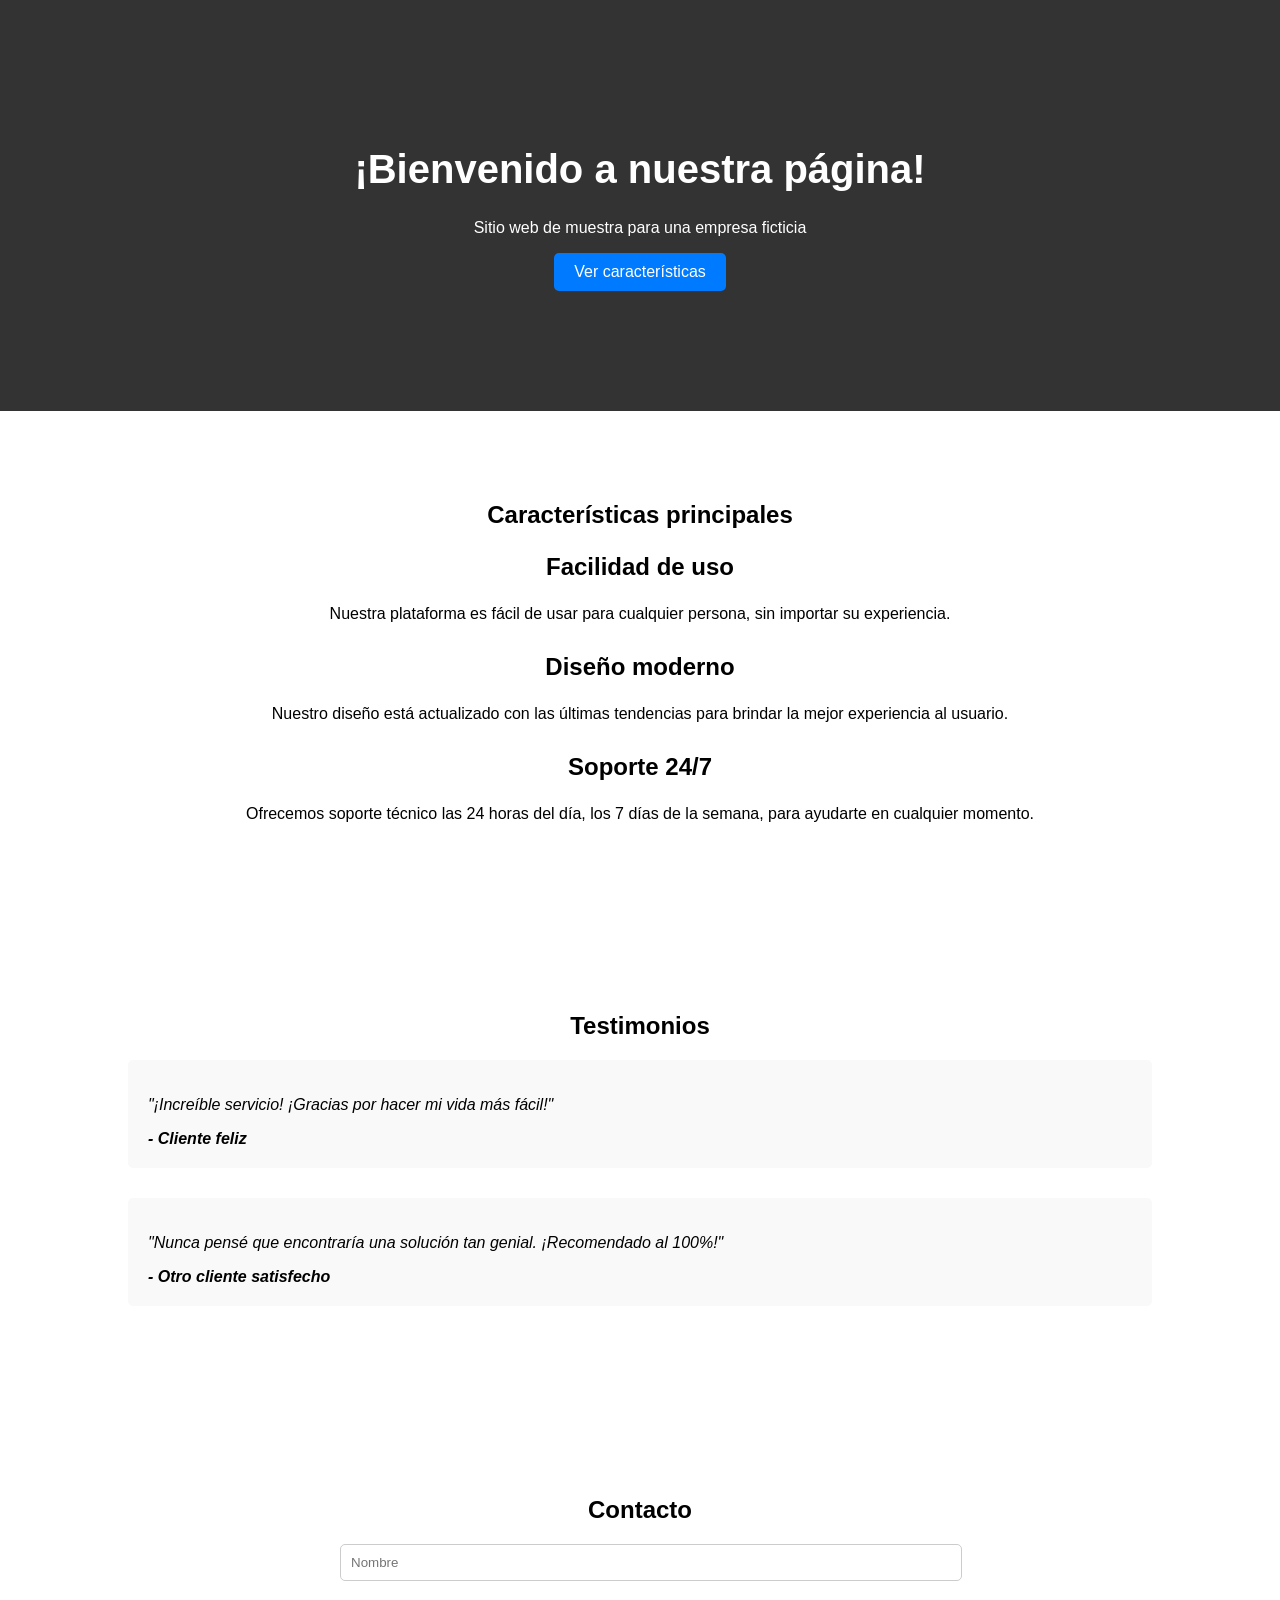
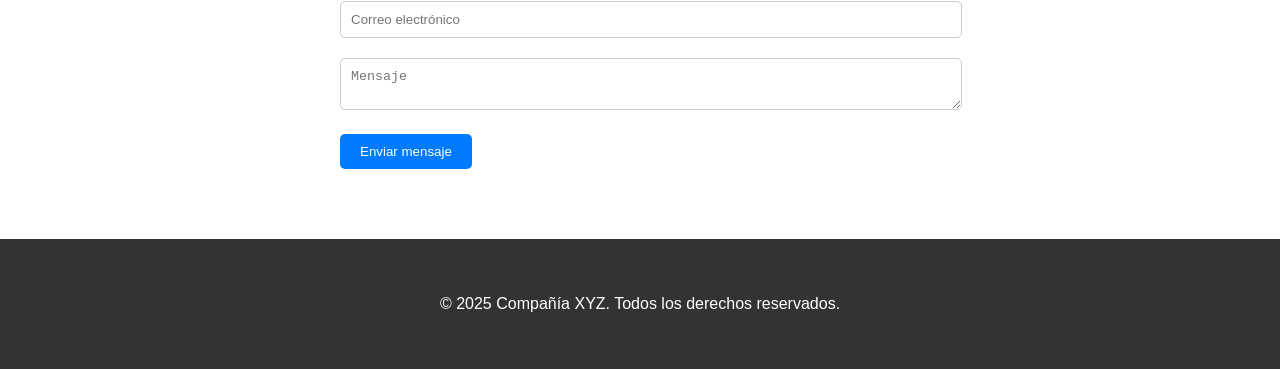
==== index.html @ a1159237 "add folder css and js" ====
<!DOCTYPE html>
<html lang="es">
<head>
    <meta charset="UTF-8">
    <meta name="viewport" content="width=device-width, initial-scale=1.0">
    <title>Landing Page</title>
    <link rel="stylesheet" href="/css/style.css">
</head>
<body>

<header>
    <div class="container">
        <h1>¡Bienvenido a nuestra página!</h1>
        <p>Sitio web de muestra para una empresa ficticia</p>
        <a href="#features" class="btn">Ver características</a>
    </div>
</header>

<section id="features">
    <div class="container">
        <h2>Características principales</h2>
        <div class="feature">
            <h3>Facilidad de uso</h3>
            <p>Nuestra plataforma es fácil de usar para cualquier persona, sin importar su experiencia.</p>
        </div>
        <div class="feature">
            <h3>Diseño moderno</h3>
            <p>Nuestro diseño está actualizado con las últimas tendencias para brindar la mejor experiencia al usuario.</p>
        </div>
        <div class="feature">
            <h3>Soporte 24/7</h3>
            <p>Ofrecemos soporte técnico las 24 horas del día, los 7 días de la semana, para ayudarte en cualquier momento.</p>
        </div>
    </div>
</section>

<section id="testimonials">
    <div class="container">
        <h2>Testimonios</h2>
        <div class="testimonial">
            <p>"¡Increíble servicio! ¡Gracias por hacer mi vida más fácil!"</p>
            <cite>- Cliente feliz</cite>
        </div>
        <div class="testimonial">
            <p>"Nunca pensé que encontraría una solución tan genial. ¡Recomendado al 100%!"</p>
            <cite>- Otro cliente satisfecho</cite>
        </div>
    </div>
</section>

<section id="contact">
    <div class="container">
        <h2>Contacto</h2>
        <form action="#" method="post">
            <input type="text" name="name" placeholder="Nombre" required>
            <input type="email" name="email" placeholder="Correo electrónico" required>
            <textarea name="message" placeholder="Mensaje" required></textarea>
            <button type="submit" class="btn">Enviar mensaje</button>
        </form>
    </div>
</section>

<footer>
    <div class="container">
        <p>&copy; 2025 Compañía XYZ. Todos los derechos reservados.</p>
    </div>
</footer>

</body>
</html>
---- css/style.css ----
body {
    font-family: Arial, sans-serif;
    margin: 0;
    padding: 0;
}

.container {
    width: 80%;
    margin: 0 auto;
    padding: 20px 0;
}

header {
    background-color: #333;
    color: #fff;
    text-align: center;
    padding: 100px 0;
}

header h1 {
    font-size: 2.5em;
}

.btn {
    display: inline-block;
    background-color: #007bff;
    color: #fff;
    padding: 10px 20px;
    text-decoration: none;
    border-radius: 5px;
    transition: background-color 0.3s ease;
}

.btn:hover {
    background-color: #0056b3;
}

section {
    padding: 50px 0;
}

h2 {
    text-align: center;
}

.feature {
    text-align: center;
    margin-bottom: 30px;
}

.feature h3 {
    font-size: 1.5em;
}

.testimonial {
    background-color: #f9f9f9;
    padding: 20px;
    border-radius: 5px;
    margin-bottom: 30px;
}

.testimonial p {
    font-style: italic;
}

.testimonial cite {
    font-weight: bold;
}

form {
    max-width: 600px;
    margin: 0 auto;
}

input[type="text"],
input[type="email"],
textarea {
    width: 100%;
    padding: 10px;
    margin-bottom: 20px;
    border-radius: 5px;
    border: 1px solid #ccc;
}

button[type="submit"] {
    background-color: #007bff;
    color: #fff;
    border: none;
    padding: 10px 20px;
    border-radius: 5px;
    cursor: pointer;
    transition: background-color 0.3s ease;
}

button[type="submit"]:hover {
    background-color: #0056b3;
}

footer {
    background-color: #333;
    color: #fff;
    text-align: center;
    padding: 20px 0;
}
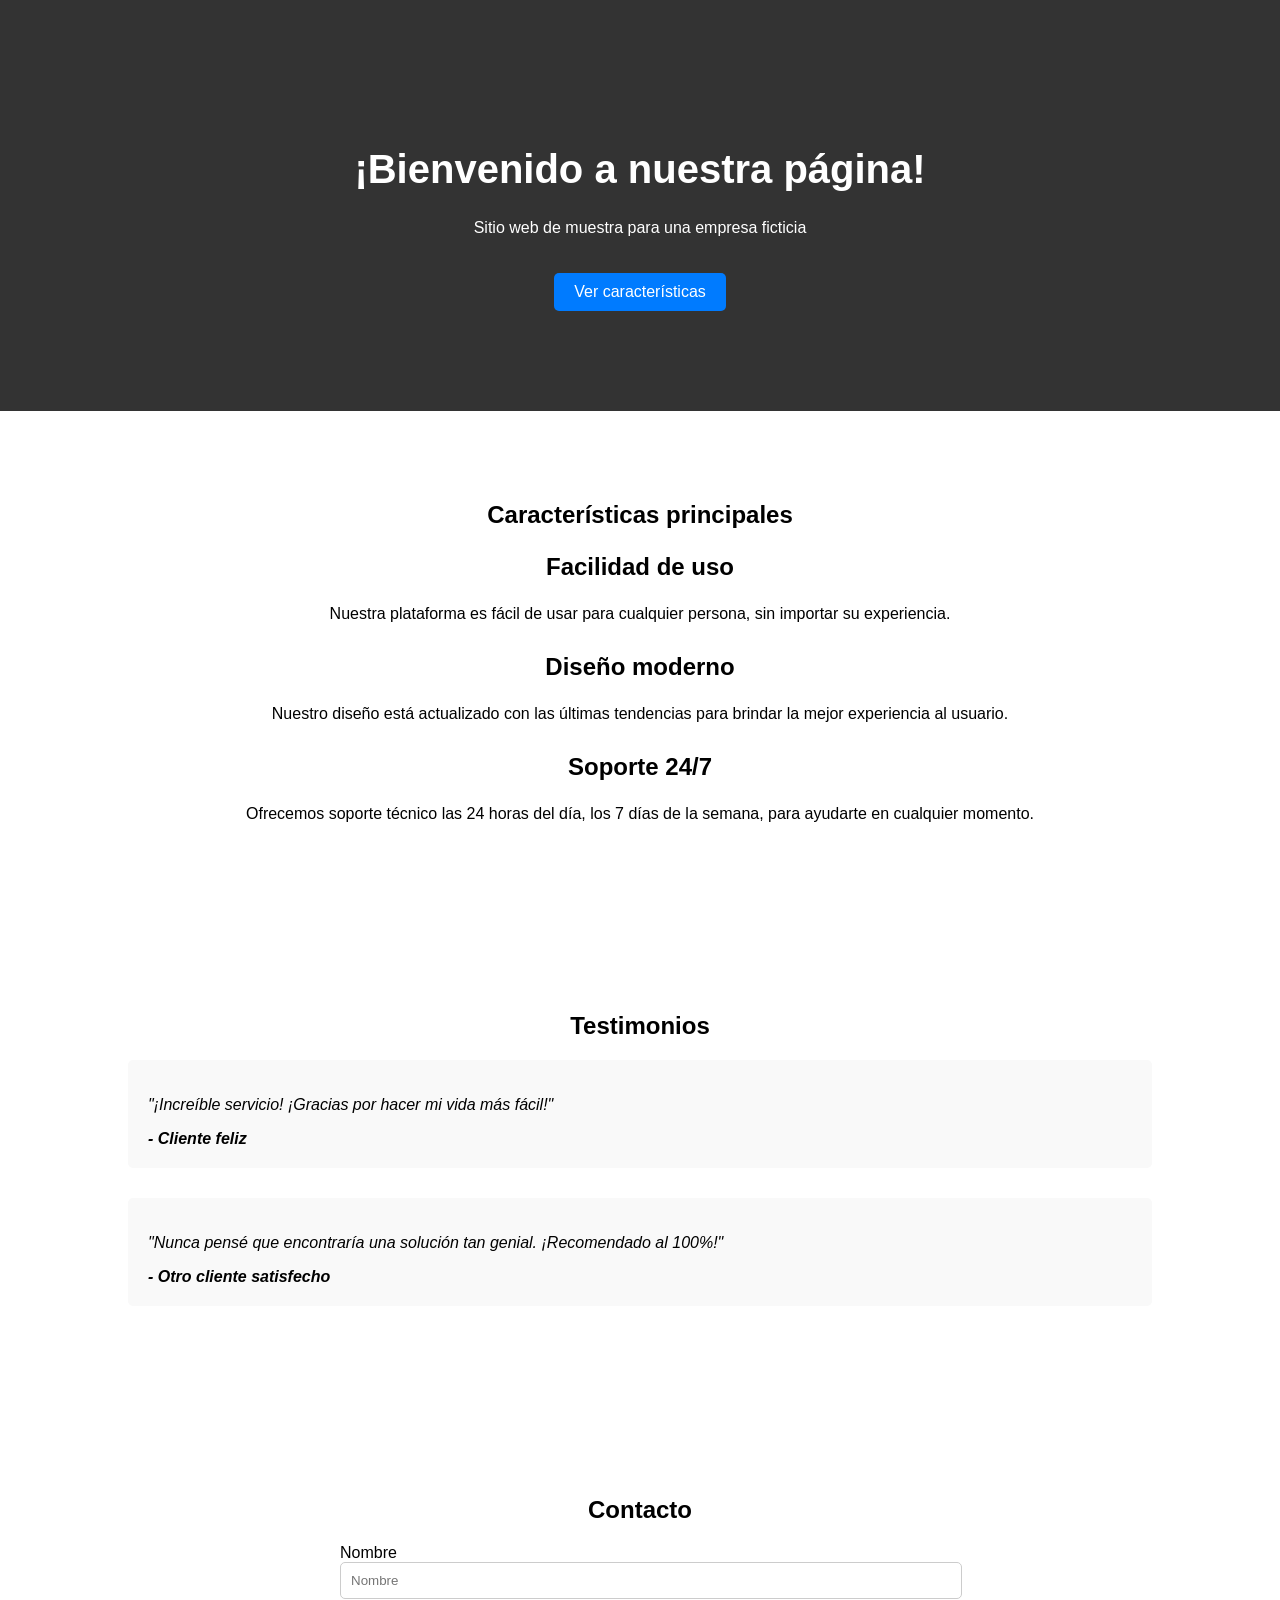
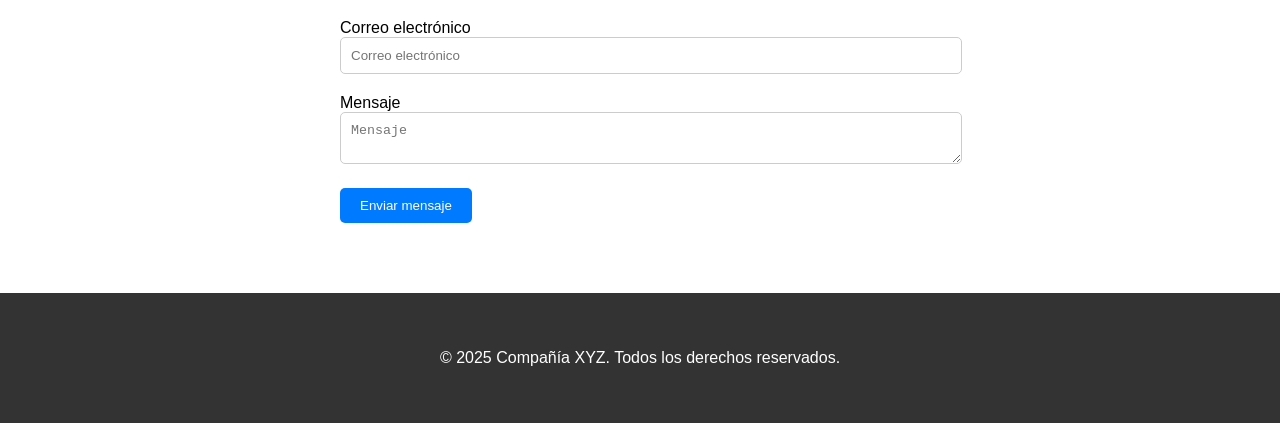
==== commit d88d64b5: "comments" ====
--- a/index.html
+++ b/index.html
@@ -3,8 +3,15 @@
 <head>
     <meta charset="UTF-8">
     <meta name="viewport" content="width=device-width, initial-scale=1.0">
+
+    <!--- Falta la etiqueta de autor del sitio --->
+    <meta name="author" content="Nombre del autor">
+
     <title>Landing Page</title>
-    <link rel="stylesheet" href="/css/style.css">
+
+    <!--- El archivo style.css debe estar dentro de la carpeta css para mantener una estructura organizada del proyecto --->
+    <!--- Evitar rutas absolutas como /css/style.css ya que pueden fallar en entornos de producción. Usar rutas relativas como ./css/style.css --->
+    <link rel="stylesheet" href="./css/style.css">
 </head>
 <body>
 
@@ -12,10 +19,15 @@
     <div class="container">
         <h1>¡Bienvenido a nuestra página!</h1>
         <p>Sitio web de muestra para una empresa ficticia</p>
-        <a href="#features" class="btn">Ver características</a>
     </div>
+
+    <!--- Se recomienda colocar el botón dentro de un elemento nav o section si se trata de navegación para mejorar la semántica --->
+    <!--- En la etiqueta <a> se deben utilizar los atributos rel="noopener noreferrer nofollow" si el enlace abre en una nueva pestaña con target="_blank" --->
+    <!--- Como no se usa target="_blank", no es obligatorio usar rel, aunque es buena práctica si se agregara luego --->
+    <a href="./features.html" class="btn">Ver características</a>
 </header>
 
+<!--- El atributo id es útil no solo para JavaScript, sino también para navegación interna o estilos específicos. Su uso aquí es correcto --->
 <section id="features">
     <div class="container">
         <h2>Características principales</h2>
@@ -34,6 +46,7 @@
     </div>
 </section>
 
+<!--- El uso de id también permite enlazar desde un menú con anclas internas como <a href="#testimonials"> --->
 <section id="testimonials">
     <div class="container">
         <h2>Testimonios</h2>
@@ -51,10 +64,19 @@
 <section id="contact">
     <div class="container">
         <h2>Contacto</h2>
+
+        <!--- Usar <label> con 'for' asociado a cada input mejora la accesibilidad del formulario --->
+        <!--- El atributo action="#" no hace nada útil. Es mejor definir una ruta o eliminarlo si no se usará aún --->
         <form action="#" method="post">
-            <input type="text" name="name" placeholder="Nombre" required>
-            <input type="email" name="email" placeholder="Correo electrónico" required>
-            <textarea name="message" placeholder="Mensaje" required></textarea>
+            <label for="name">Nombre</label>
+            <input type="text" id="name" name="name" placeholder="Nombre" required>
+
+            <label for="email">Correo electrónico</label>
+            <input type="email" id="email" name="email" placeholder="Correo electrónico" required>
+
+            <label for="message">Mensaje</label>
+            <textarea id="message" name="message" placeholder="Mensaje" required></textarea>
+
             <button type="submit" class="btn">Enviar mensaje</button>
         </form>
     </div>
--- a/css/style.css
+++ b/css/style.css
@@ -33,6 +33,16 @@
 
 .btn:hover {
     background-color: #0056b3;
+}
+
+.btn-back-to-home {
+    display: inline-block;
+    background-color: #5bd196;
+    color: #fff;
+    padding: 10px 20px;
+    text-decoration: none;
+    border-radius: 5px;
+    transition: background-color 0.3s ease;
 }
 
 section {
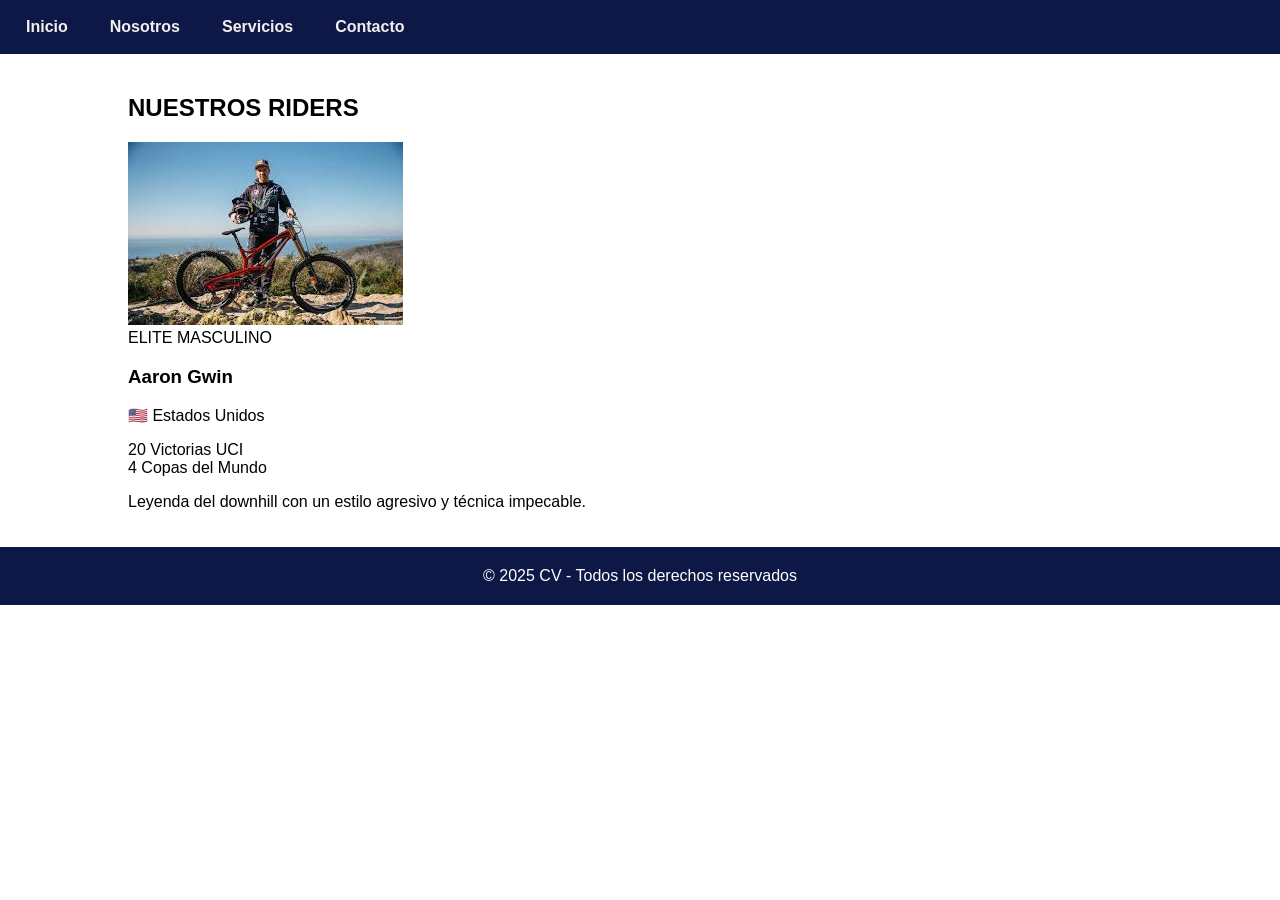
==== commit 270e7b2b: "Modify the index to leave the rider zone, the navbar is modified" ====
--- a/index.html
+++ b/index.html
@@ -3,90 +3,61 @@
 <head>
     <meta charset="UTF-8">
     <meta name="viewport" content="width=device-width, initial-scale=1.0">
-
-    <!--- Falta la etiqueta de autor del sitio --->
-    <meta name="author" content="Nombre del autor">
-
-    <title>Landing Page</title>
-
-    <!--- El archivo style.css debe estar dentro de la carpeta css para mantener una estructura organizada del proyecto --->
-    <!--- Evitar rutas absolutas como /css/style.css ya que pueden fallar en entornos de producción. Usar rutas relativas como ./css/style.css --->
-    <link rel="stylesheet" href="./css/style.css">
+    <title>Downhill Riders - Elite Mountain Bikers</title>
+    <link href="https://fonts.googleapis.com/css2?family=Roboto:wght@300;400;700;900&display=swap" rel="stylesheet">
+    <link rel="stylesheet" href="css/style.css">
 </head>
 <body>
+    <header>
+      <nav>
+        <ul>
+          <li><a href="https://portal.inacap.cl/" target="_blank" rel="noopener noreferrer">Inicio</a></li>
+          <li><a href="https://portal.inacap.cl/" target="_blank" rel="noopener noreferrer">Nosotros</a></li>
+          <li><a href="https://portal.inacap.cl/" target="_blank" rel="noopener noreferrer">Servicios</a></li>
+          <li><a href="https://www.linkedin.com/in/eva-matus-240063128/" target="_blank" rel="noopener noreferrer">Contacto</a></li>
+        </ul>
+      </nav>    
+    </header>
 
-<header>
-    <div class="container">
-        <h1>¡Bienvenido a nuestra página!</h1>
-        <p>Sitio web de muestra para una empresa ficticia</p>
-    </div>
+    <!-- Riders Section -->
+    <section id="riders" class="riders-section">
+        <div class="container">
+            <h2 class="section-title">NUESTROS RIDERS</h2>
+            <div class="riders-grid">
+                <!-- Male Riders -->
+                <div class="rider-card">
+                    <div class="card-image">
+                        <img src="/img/aaron.jpeg" alt="Aaron Gwin">
+                        <div class="card-overlay">
+                            <span class="rider-category">ELITE MASCULINO</span>
+                        </div>
+                    </div>
+                    <div class="card-content">
+                        <h3 class="rider-name">Aaron Gwin</h3>
+                        <p class="rider-country">🇺🇸 Estados Unidos</p>
+                        <div class="rider-stats">
+                            <div class="stat">
+                                <span class="stat-number">20</span>
+                                <span class="stat-label">Victorias UCI</span>
+                            </div>
+                            <div class="stat">
+                                <span class="stat-number">4</span>
+                                <span class="stat-label">Copas del Mundo</span>
+                            </div>
+                        </div>
+                        <p class="rider-description">Leyenda del downhill con un estilo agresivo y técnica impecable.</p>
+                    </div>
+                </div>
 
-    <!--- Se recomienda colocar el botón dentro de un elemento nav o section si se trata de navegación para mejorar la semántica --->
-    <!--- En la etiqueta <a> se deben utilizar los atributos rel="noopener noreferrer nofollow" si el enlace abre en una nueva pestaña con target="_blank" --->
-    <!--- Como no se usa target="_blank", no es obligatorio usar rel, aunque es buena práctica si se agregara luego --->
-    <a href="./features.html" class="btn">Ver características</a>
-</header>
+                
+            </div>
+        </div>
+    </section>
 
-<!--- El atributo id es útil no solo para JavaScript, sino también para navegación interna o estilos específicos. Su uso aquí es correcto --->
-<section id="features">
-    <div class="container">
-        <h2>Características principales</h2>
-        <div class="feature">
-            <h3>Facilidad de uso</h3>
-            <p>Nuestra plataforma es fácil de usar para cualquier persona, sin importar su experiencia.</p>
-        </div>
-        <div class="feature">
-            <h3>Diseño moderno</h3>
-            <p>Nuestro diseño está actualizado con las últimas tendencias para brindar la mejor experiencia al usuario.</p>
-        </div>
-        <div class="feature">
-            <h3>Soporte 24/7</h3>
-            <p>Ofrecemos soporte técnico las 24 horas del día, los 7 días de la semana, para ayudarte en cualquier momento.</p>
-        </div>
-    </div>
-</section>
-
-<!--- El uso de id también permite enlazar desde un menú con anclas internas como <a href="#testimonials"> --->
-<section id="testimonials">
-    <div class="container">
-        <h2>Testimonios</h2>
-        <div class="testimonial">
-            <p>"¡Increíble servicio! ¡Gracias por hacer mi vida más fácil!"</p>
-            <cite>- Cliente feliz</cite>
-        </div>
-        <div class="testimonial">
-            <p>"Nunca pensé que encontraría una solución tan genial. ¡Recomendado al 100%!"</p>
-            <cite>- Otro cliente satisfecho</cite>
-        </div>
-    </div>
-</section>
-
-<section id="contact">
-    <div class="container">
-        <h2>Contacto</h2>
-
-        <!--- Usar <label> con 'for' asociado a cada input mejora la accesibilidad del formulario --->
-        <!--- El atributo action="#" no hace nada útil. Es mejor definir una ruta o eliminarlo si no se usará aún --->
-        <form action="#" method="post">
-            <label for="name">Nombre</label>
-            <input type="text" id="name" name="name" placeholder="Nombre" required>
-
-            <label for="email">Correo electrónico</label>
-            <input type="email" id="email" name="email" placeholder="Correo electrónico" required>
-
-            <label for="message">Mensaje</label>
-            <textarea id="message" name="message" placeholder="Mensaje" required></textarea>
-
-            <button type="submit" class="btn">Enviar mensaje</button>
-        </form>
-    </div>
-</section>
-
-<footer>
-    <div class="container">
-        <p>&copy; 2025 Compañía XYZ. Todos los derechos reservados.</p>
-    </div>
-</footer>
+    <footer>
+      &copy; 2025 CV - Todos los derechos reservados
+    </footer>
 
 </body>
 </html>
+
--- a/css/style.css
+++ b/css/style.css
@@ -3,6 +3,38 @@
     margin: 0;
     padding: 0;
 }
+
+nav {
+  background-color: #0e1846;
+  padding: 10px;
+}
+
+nav ul {
+  list-style: none;
+  margin: 0;
+  padding: 0;
+  display: flex;
+  gap: 10px;
+}
+
+nav li {
+  display: inline;
+}
+
+nav a {
+  color: rgb(244, 238, 238);
+  text-decoration: none;
+  font-weight: bold;
+  padding: 8px 16px;
+  display: block;
+  transition: background 0.3s;
+}
+
+nav a:hover {
+  background-color: #73d4d0;
+  border-radius: 5px;
+}
+
 
 .container {
     width: 80%;
@@ -10,104 +42,8 @@
     padding: 20px 0;
 }
 
-header {
-    background-color: #333;
-    color: #fff;
-    text-align: center;
-    padding: 100px 0;
-}
-
-header h1 {
-    font-size: 2.5em;
-}
-
-.btn {
-    display: inline-block;
-    background-color: #007bff;
-    color: #fff;
-    padding: 10px 20px;
-    text-decoration: none;
-    border-radius: 5px;
-    transition: background-color 0.3s ease;
-}
-
-.btn:hover {
-    background-color: #0056b3;
-}
-
-.btn-back-to-home {
-    display: inline-block;
-    background-color: #5bd196;
-    color: #fff;
-    padding: 10px 20px;
-    text-decoration: none;
-    border-radius: 5px;
-    transition: background-color 0.3s ease;
-}
-
-section {
-    padding: 50px 0;
-}
-
-h2 {
-    text-align: center;
-}
-
-.feature {
-    text-align: center;
-    margin-bottom: 30px;
-}
-
-.feature h3 {
-    font-size: 1.5em;
-}
-
-.testimonial {
-    background-color: #f9f9f9;
-    padding: 20px;
-    border-radius: 5px;
-    margin-bottom: 30px;
-}
-
-.testimonial p {
-    font-style: italic;
-}
-
-.testimonial cite {
-    font-weight: bold;
-}
-
-form {
-    max-width: 600px;
-    margin: 0 auto;
-}
-
-input[type="text"],
-input[type="email"],
-textarea {
-    width: 100%;
-    padding: 10px;
-    margin-bottom: 20px;
-    border-radius: 5px;
-    border: 1px solid #ccc;
-}
-
-button[type="submit"] {
-    background-color: #007bff;
-    color: #fff;
-    border: none;
-    padding: 10px 20px;
-    border-radius: 5px;
-    cursor: pointer;
-    transition: background-color 0.3s ease;
-}
-
-button[type="submit"]:hover {
-    background-color: #0056b3;
-}
-
 footer {
-    background-color: #333;
+    background-color: #0e1846;
     color: #fff;
     text-align: center;
     padding: 20px 0;
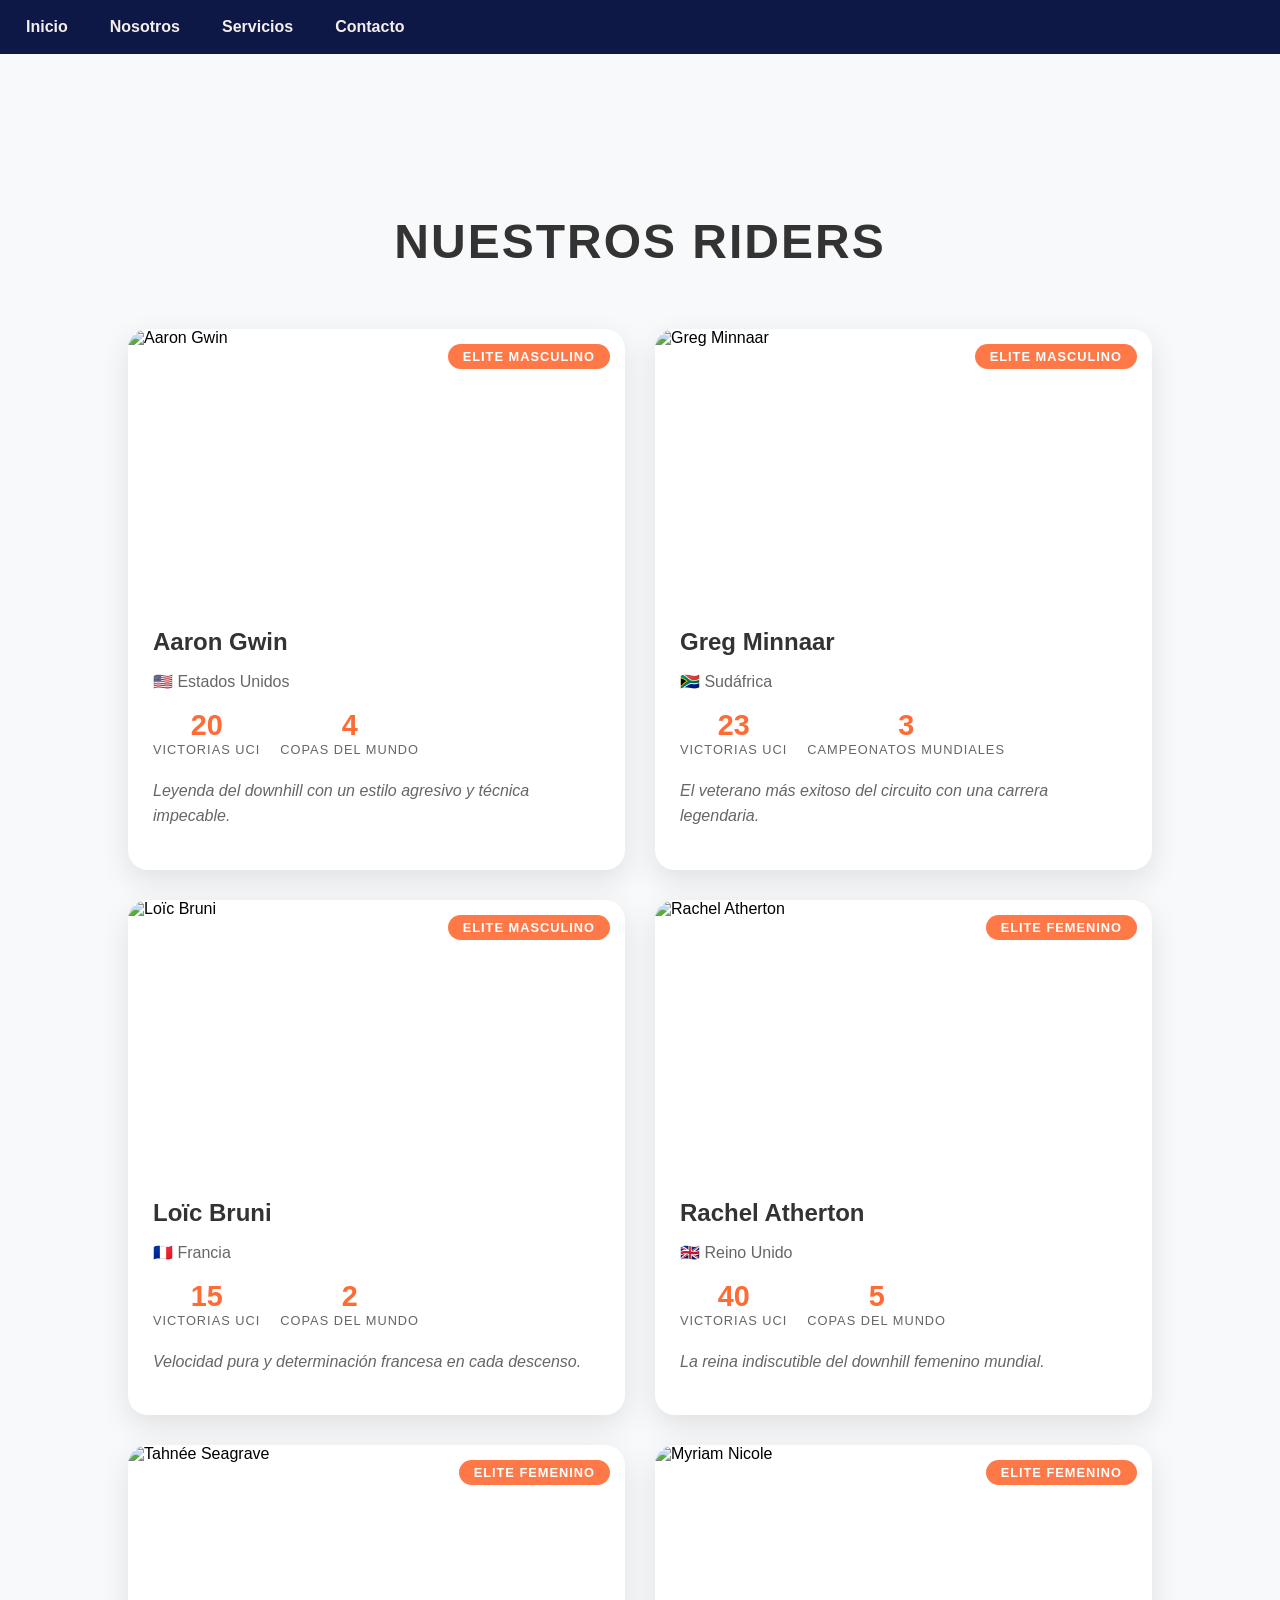
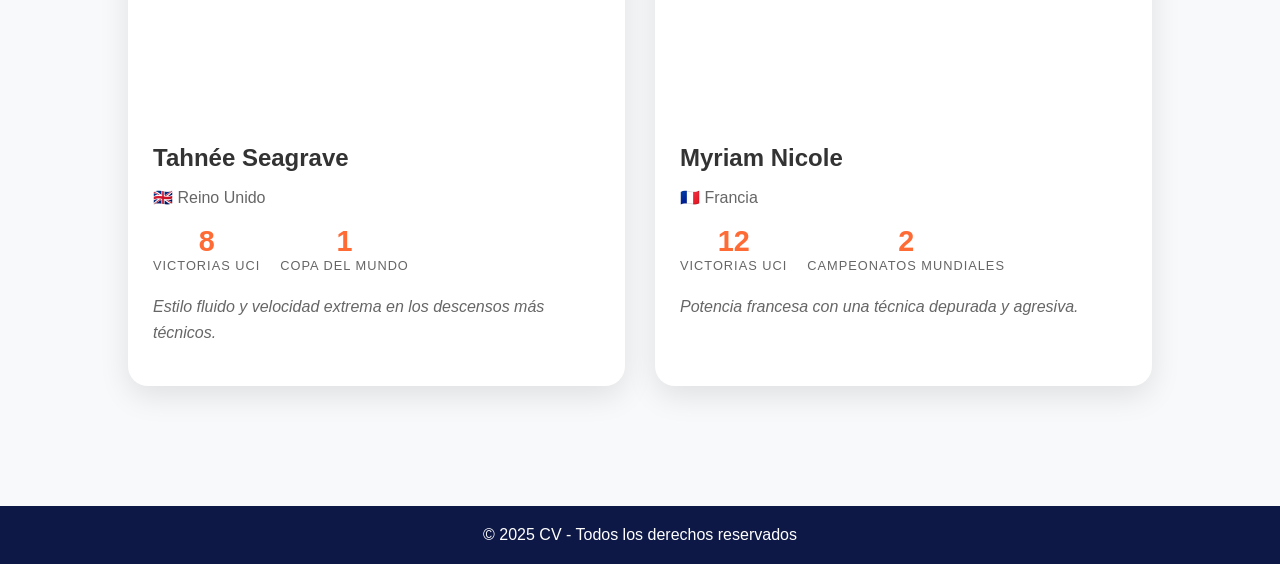
==== commit bc0849a2: "add style and cards section" ====
--- a/index.html
+++ b/index.html
@@ -19,7 +19,6 @@
       </nav>    
     </header>
 
-    <!-- Riders Section -->
     <section id="riders" class="riders-section">
         <div class="container">
             <h2 class="section-title">NUESTROS RIDERS</h2>
@@ -27,7 +26,8 @@
                 <!-- Male Riders -->
                 <div class="rider-card">
                     <div class="card-image">
-                        <img src="/img/aaron.jpeg" alt="Aaron Gwin">
+                        <!--<img src="/placeholder.svg?height=300&width=400" alt="Aaron Gwin">-->
+                        <img src="./img/" alt="Aaron Gwin">
                         <div class="card-overlay">
                             <span class="rider-category">ELITE MASCULINO</span>
                         </div>
@@ -49,10 +49,129 @@
                     </div>
                 </div>
 
-                
+                <div class="rider-card">
+                    <div class="card-image">
+                        <img src="/placeholder.svg?height=300&width=400" alt="Greg Minnaar">
+                        <div class="card-overlay">
+                            <span class="rider-category">ELITE MASCULINO</span>
+                        </div>
+                    </div>
+                    <div class="card-content">
+                        <h3 class="rider-name">Greg Minnaar</h3>
+                        <p class="rider-country">🇿🇦 Sudáfrica</p>
+                        <div class="rider-stats">
+                            <div class="stat">
+                                <span class="stat-number">23</span>
+                                <span class="stat-label">Victorias UCI</span>
+                            </div>
+                            <div class="stat">
+                                <span class="stat-number">3</span>
+                                <span class="stat-label">Campeonatos Mundiales</span>
+                            </div>
+                        </div>
+                        <p class="rider-description">El veterano más exitoso del circuito con una carrera legendaria.</p>
+                    </div>
+                </div>
+
+                <div class="rider-card">
+                    <div class="card-image">
+                        <img src="/placeholder.svg?height=300&width=400" alt="Loïc Bruni">
+                        <div class="card-overlay">
+                            <span class="rider-category">ELITE MASCULINO</span>
+                        </div>
+                    </div>
+                    <div class="card-content">
+                        <h3 class="rider-name">Loïc Bruni</h3>
+                        <p class="rider-country">🇫🇷 Francia</p>
+                        <div class="rider-stats">
+                            <div class="stat">
+                                <span class="stat-number">15</span>
+                                <span class="stat-label">Victorias UCI</span>
+                            </div>
+                            <div class="stat">
+                                <span class="stat-number">2</span>
+                                <span class="stat-label">Copas del Mundo</span>
+                            </div>
+                        </div>
+                        <p class="rider-description">Velocidad pura y determinación francesa en cada descenso.</p>
+                    </div>
+                </div>
+
+                <!-- Female Riders -->
+                <div class="rider-card">
+                    <div class="card-image">
+                        <img src="/placeholder.svg?height=300&width=400" alt="Rachel Atherton">
+                        <div class="card-overlay">
+                            <span class="rider-category">ELITE FEMENINO</span>
+                        </div>
+                    </div>
+                    <div class="card-content">
+                        <h3 class="rider-name">Rachel Atherton</h3>
+                        <p class="rider-country">🇬🇧 Reino Unido</p>
+                        <div class="rider-stats">
+                            <div class="stat">
+                                <span class="stat-number">40</span>
+                                <span class="stat-label">Victorias UCI</span>
+                            </div>
+                            <div class="stat">
+                                <span class="stat-number">5</span>
+                                <span class="stat-label">Copas del Mundo</span>
+                            </div>
+                        </div>
+                        <p class="rider-description">La reina indiscutible del downhill femenino mundial.</p>
+                    </div>
+                </div>
+
+                <div class="rider-card">
+                    <div class="card-image">
+                        <img src="/placeholder.svg?height=300&width=400" alt="Tahnée Seagrave">
+                        <div class="card-overlay">
+                            <span class="rider-category">ELITE FEMENINO</span>
+                        </div>
+                    </div>
+                    <div class="card-content">
+                        <h3 class="rider-name">Tahnée Seagrave</h3>
+                        <p class="rider-country">🇬🇧 Reino Unido</p>
+                        <div class="rider-stats">
+                            <div class="stat">
+                                <span class="stat-number">8</span>
+                                <span class="stat-label">Victorias UCI</span>
+                            </div>
+                            <div class="stat">
+                                <span class="stat-number">1</span>
+                                <span class="stat-label">Copa del Mundo</span>
+                            </div>
+                        </div>
+                        <p class="rider-description">Estilo fluido y velocidad extrema en los descensos más técnicos.</p>
+                    </div>
+                </div>
+
+                <div class="rider-card">
+                    <div class="card-image">
+                        <img src="/placeholder.svg?height=300&width=400" alt="Myriam Nicole">
+                        <div class="card-overlay">
+                            <span class="rider-category">ELITE FEMENINO</span>
+                        </div>
+                    </div>
+                    <div class="card-content">
+                        <h3 class="rider-name">Myriam Nicole</h3>
+                        <p class="rider-country">🇫🇷 Francia</p>
+                        <div class="rider-stats">
+                            <div class="stat">
+                                <span class="stat-number">12</span>
+                                <span class="stat-label">Victorias UCI</span>
+                            </div>
+                            <div class="stat">
+                                <span class="stat-number">2</span>
+                                <span class="stat-label">Campeonatos Mundiales</span>
+                            </div>
+                        </div>
+                        <p class="rider-description">Potencia francesa con una técnica depurada y agresiva.</p>
+                    </div>
+                </div>
             </div>
         </div>
-    </section>
+    </section>  
 
     <footer>
       &copy; 2025 CV - Todos los derechos reservados
--- a/css/style.css
+++ b/css/style.css
@@ -42,6 +42,133 @@
     padding: 20px 0;
 }
 
+.header {
+  position: fixed;
+  top: 0;
+  width: 100%;
+  background: rgba(0, 0, 0, 0.9);
+  backdrop-filter: blur(10px);
+  z-index: 1000;
+  padding: 1rem 0;
+}
+
+.riders-section {
+    padding: 100px 0;
+    background: #f8f9fa;
+}
+
+.section-title {
+    text-align: center;
+    font-size: 3rem;
+    font-weight: 900;
+    margin-bottom: 60px;
+    color: #333;
+    letter-spacing: 2px;
+}
+
+.riders-grid {
+    display: grid;
+    grid-template-columns: repeat(auto-fit, minmax(350px, 1fr));
+    gap: 30px;
+    margin-top: 50px;
+}
+
+.rider-card {
+    background: white;
+    border-radius: 20px;
+    overflow: hidden;
+    box-shadow: 0 10px 30px rgba(0, 0, 0, 0.1);
+    transition: all 0.3s ease;
+    position: relative;
+}
+
+.rider-card:hover {
+    transform: translateY(-10px);
+    box-shadow: 0 20px 40px rgba(0, 0, 0, 0.15);
+}
+
+.card-image {
+    position: relative;
+    height: 250px;
+    overflow: hidden;
+}
+
+.card-image img {
+    width: 100%;
+    height: 100%;
+    object-fit: cover;
+    transition: transform 0.3s ease;
+}
+
+.rider-card:hover .card-image img {
+    transform: scale(1.1);
+}
+
+.card-overlay {
+    position: absolute;
+    top: 15px;
+    right: 15px;
+    background: rgba(255, 107, 53, 0.9);
+    color: white;
+    padding: 5px 15px;
+    border-radius: 20px;
+    font-size: 0.8rem;
+    font-weight: 700;
+    letter-spacing: 1px;
+}
+
+.card-content {
+    padding: 25px;
+}
+
+.rider-name {
+    font-size: 1.5rem;
+    font-weight: 700;
+    margin-bottom: 5px;
+    color: #333;
+}
+
+.rider-country {
+    font-size: 1rem;
+    color: #666;
+    margin-bottom: 20px;
+    font-weight: 500;
+}
+
+.rider-stats {
+    display: flex;
+    gap: 20px;
+    margin-bottom: 20px;
+}
+
+.stat {
+    text-align: center;
+}
+
+.stat-number {
+    display: block;
+    font-size: 1.8rem;
+    font-weight: 900;
+    color: #ff6b35;
+    line-height: 1;
+}
+
+.stat-label {
+    font-size: 0.8rem;
+    color: #666;
+    font-weight: 500;
+    text-transform: uppercase;
+    letter-spacing: 1px;
+}
+
+.rider-description {
+    color: #666;
+    line-height: 1.6;
+    font-style: italic;
+}
+
+
+
 footer {
     background-color: #0e1846;
     color: #fff;
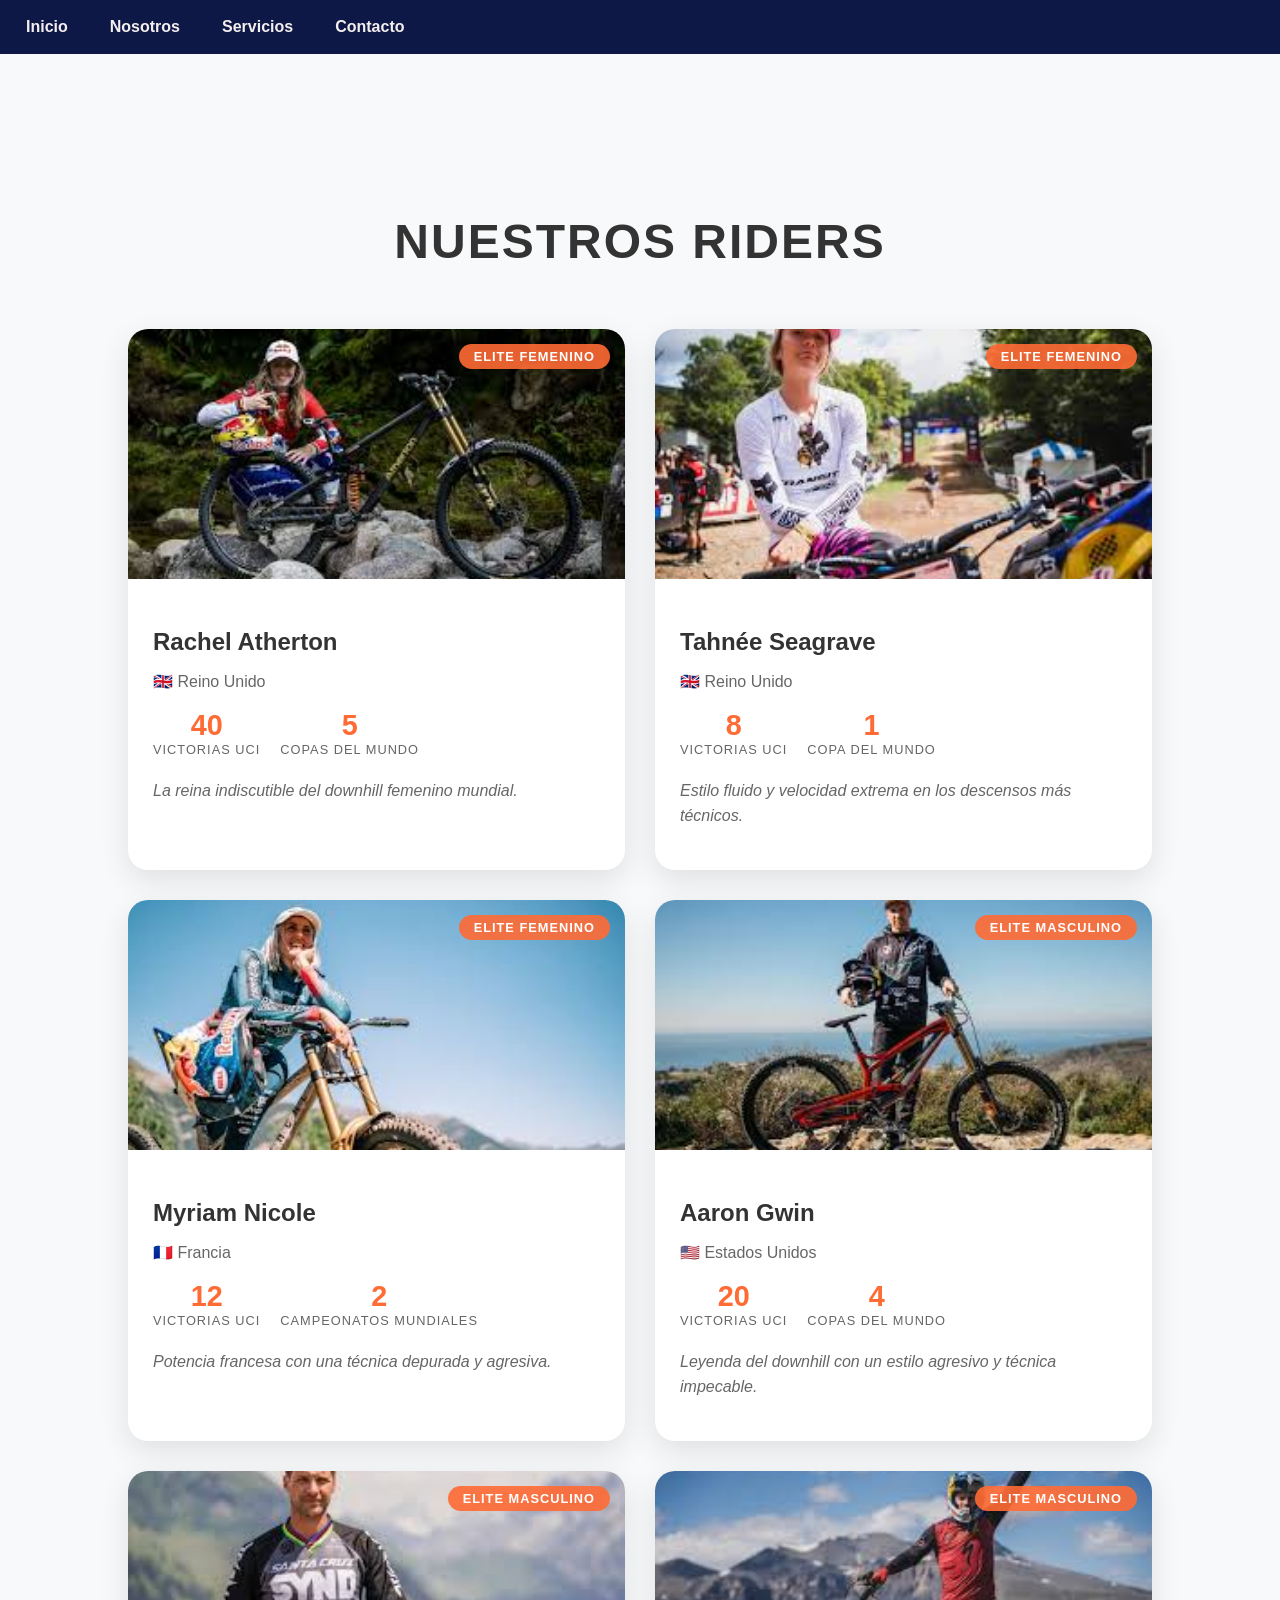
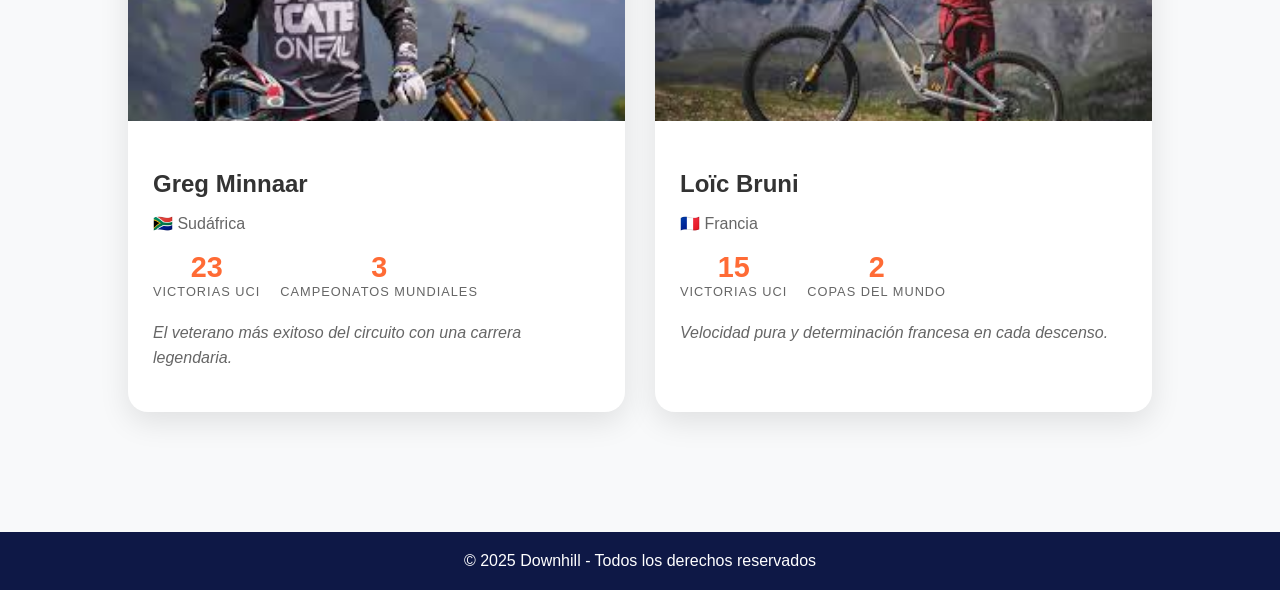
==== commit c546b235: "add card section" ====
--- a/index.html
+++ b/index.html
@@ -23,11 +23,82 @@
         <div class="container">
             <h2 class="section-title">NUESTROS RIDERS</h2>
             <div class="riders-grid">
+                <!-- Female Riders -->
+                <div class="rider-card">
+                    <div class="card-image">
+                        <img src="img/Rachel.jpeg" alt="Rachel Atherton">
+                        <div class="card-overlay">
+                            <span class="rider-category">ELITE FEMENINO</span>
+                        </div>
+                    </div>
+                    <div class="card-content">
+                        <h3 class="rider-name">Rachel Atherton</h3>
+                        <p class="rider-country">🇬🇧 Reino Unido</p>
+                        <div class="rider-stats">
+                            <div class="stat">
+                                <span class="stat-number">40</span>
+                                <span class="stat-label">Victorias UCI</span>
+                            </div>
+                            <div class="stat">
+                                <span class="stat-number">5</span>
+                                <span class="stat-label">Copas del Mundo</span>
+                            </div>
+                        </div>
+                        <p class="rider-description">La reina indiscutible del downhill femenino mundial.</p>
+                    </div>
+                </div>
+
+                <div class="rider-card">
+                    <div class="card-image">
+                        <img src="img/Seagrave.jpeg" alt="Tahnée Seagrave">
+                        <div class="card-overlay">
+                            <span class="rider-category">ELITE FEMENINO</span>
+                        </div>
+                    </div>
+                    <div class="card-content">
+                        <h3 class="rider-name">Tahnée Seagrave</h3>
+                        <p class="rider-country">🇬🇧 Reino Unido</p>
+                        <div class="rider-stats">
+                            <div class="stat">
+                                <span class="stat-number">8</span>
+                                <span class="stat-label">Victorias UCI</span>
+                            </div>
+                            <div class="stat">
+                                <span class="stat-number">1</span>
+                                <span class="stat-label">Copa del Mundo</span>
+                            </div>
+                        </div>
+                        <p class="rider-description">Estilo fluido y velocidad extrema en los descensos más técnicos.</p>
+                    </div>
+                </div>
+
+                <div class="rider-card">
+                    <div class="card-image">
+                        <img src="img/Myriam.jpeg" alt="Myriam Nicole">
+                        <div class="card-overlay">
+                            <span class="rider-category">ELITE FEMENINO</span>
+                        </div>
+                    </div>
+                    <div class="card-content">
+                        <h3 class="rider-name">Myriam Nicole</h3>
+                        <p class="rider-country">🇫🇷 Francia</p>
+                        <div class="rider-stats">
+                            <div class="stat">
+                                <span class="stat-number">12</span>
+                                <span class="stat-label">Victorias UCI</span>
+                            </div>
+                            <div class="stat">
+                                <span class="stat-number">2</span>
+                                <span class="stat-label">Campeonatos Mundiales</span>
+                            </div>
+                        </div>
+                        <p class="rider-description">Potencia francesa con una técnica depurada y agresiva.</p>
+                    </div>
+                </div>
                 <!-- Male Riders -->
                 <div class="rider-card">
                     <div class="card-image">
-                        <!--<img src="/placeholder.svg?height=300&width=400" alt="Aaron Gwin">-->
-                        <img src="./img/" alt="Aaron Gwin">
+                        <img src="img/aaron.jpeg" alt="Aaron Gwin">
                         <div class="card-overlay">
                             <span class="rider-category">ELITE MASCULINO</span>
                         </div>
@@ -51,7 +122,7 @@
 
                 <div class="rider-card">
                     <div class="card-image">
-                        <img src="/placeholder.svg?height=300&width=400" alt="Greg Minnaar">
+                        <img src="img/greg.jpeg" alt="Greg Minnaar">
                         <div class="card-overlay">
                             <span class="rider-category">ELITE MASCULINO</span>
                         </div>
@@ -75,7 +146,7 @@
 
                 <div class="rider-card">
                     <div class="card-image">
-                        <img src="/placeholder.svg?height=300&width=400" alt="Loïc Bruni">
+                        <img src="img/Bruni.jpeg" alt="Loïc Bruni">
                         <div class="card-overlay">
                             <span class="rider-category">ELITE MASCULINO</span>
                         </div>
@@ -96,85 +167,12 @@
                         <p class="rider-description">Velocidad pura y determinación francesa en cada descenso.</p>
                     </div>
                 </div>
-
-                <!-- Female Riders -->
-                <div class="rider-card">
-                    <div class="card-image">
-                        <img src="/placeholder.svg?height=300&width=400" alt="Rachel Atherton">
-                        <div class="card-overlay">
-                            <span class="rider-category">ELITE FEMENINO</span>
-                        </div>
-                    </div>
-                    <div class="card-content">
-                        <h3 class="rider-name">Rachel Atherton</h3>
-                        <p class="rider-country">🇬🇧 Reino Unido</p>
-                        <div class="rider-stats">
-                            <div class="stat">
-                                <span class="stat-number">40</span>
-                                <span class="stat-label">Victorias UCI</span>
-                            </div>
-                            <div class="stat">
-                                <span class="stat-number">5</span>
-                                <span class="stat-label">Copas del Mundo</span>
-                            </div>
-                        </div>
-                        <p class="rider-description">La reina indiscutible del downhill femenino mundial.</p>
-                    </div>
-                </div>
-
-                <div class="rider-card">
-                    <div class="card-image">
-                        <img src="/placeholder.svg?height=300&width=400" alt="Tahnée Seagrave">
-                        <div class="card-overlay">
-                            <span class="rider-category">ELITE FEMENINO</span>
-                        </div>
-                    </div>
-                    <div class="card-content">
-                        <h3 class="rider-name">Tahnée Seagrave</h3>
-                        <p class="rider-country">🇬🇧 Reino Unido</p>
-                        <div class="rider-stats">
-                            <div class="stat">
-                                <span class="stat-number">8</span>
-                                <span class="stat-label">Victorias UCI</span>
-                            </div>
-                            <div class="stat">
-                                <span class="stat-number">1</span>
-                                <span class="stat-label">Copa del Mundo</span>
-                            </div>
-                        </div>
-                        <p class="rider-description">Estilo fluido y velocidad extrema en los descensos más técnicos.</p>
-                    </div>
-                </div>
-
-                <div class="rider-card">
-                    <div class="card-image">
-                        <img src="/placeholder.svg?height=300&width=400" alt="Myriam Nicole">
-                        <div class="card-overlay">
-                            <span class="rider-category">ELITE FEMENINO</span>
-                        </div>
-                    </div>
-                    <div class="card-content">
-                        <h3 class="rider-name">Myriam Nicole</h3>
-                        <p class="rider-country">🇫🇷 Francia</p>
-                        <div class="rider-stats">
-                            <div class="stat">
-                                <span class="stat-number">12</span>
-                                <span class="stat-label">Victorias UCI</span>
-                            </div>
-                            <div class="stat">
-                                <span class="stat-number">2</span>
-                                <span class="stat-label">Campeonatos Mundiales</span>
-                            </div>
-                        </div>
-                        <p class="rider-description">Potencia francesa con una técnica depurada y agresiva.</p>
-                    </div>
-                </div>
             </div>
         </div>
     </section>  
 
     <footer>
-      &copy; 2025 CV - Todos los derechos reservados
+      &copy; 2025 Downhill - Todos los derechos reservados
     </footer>
 
 </body>
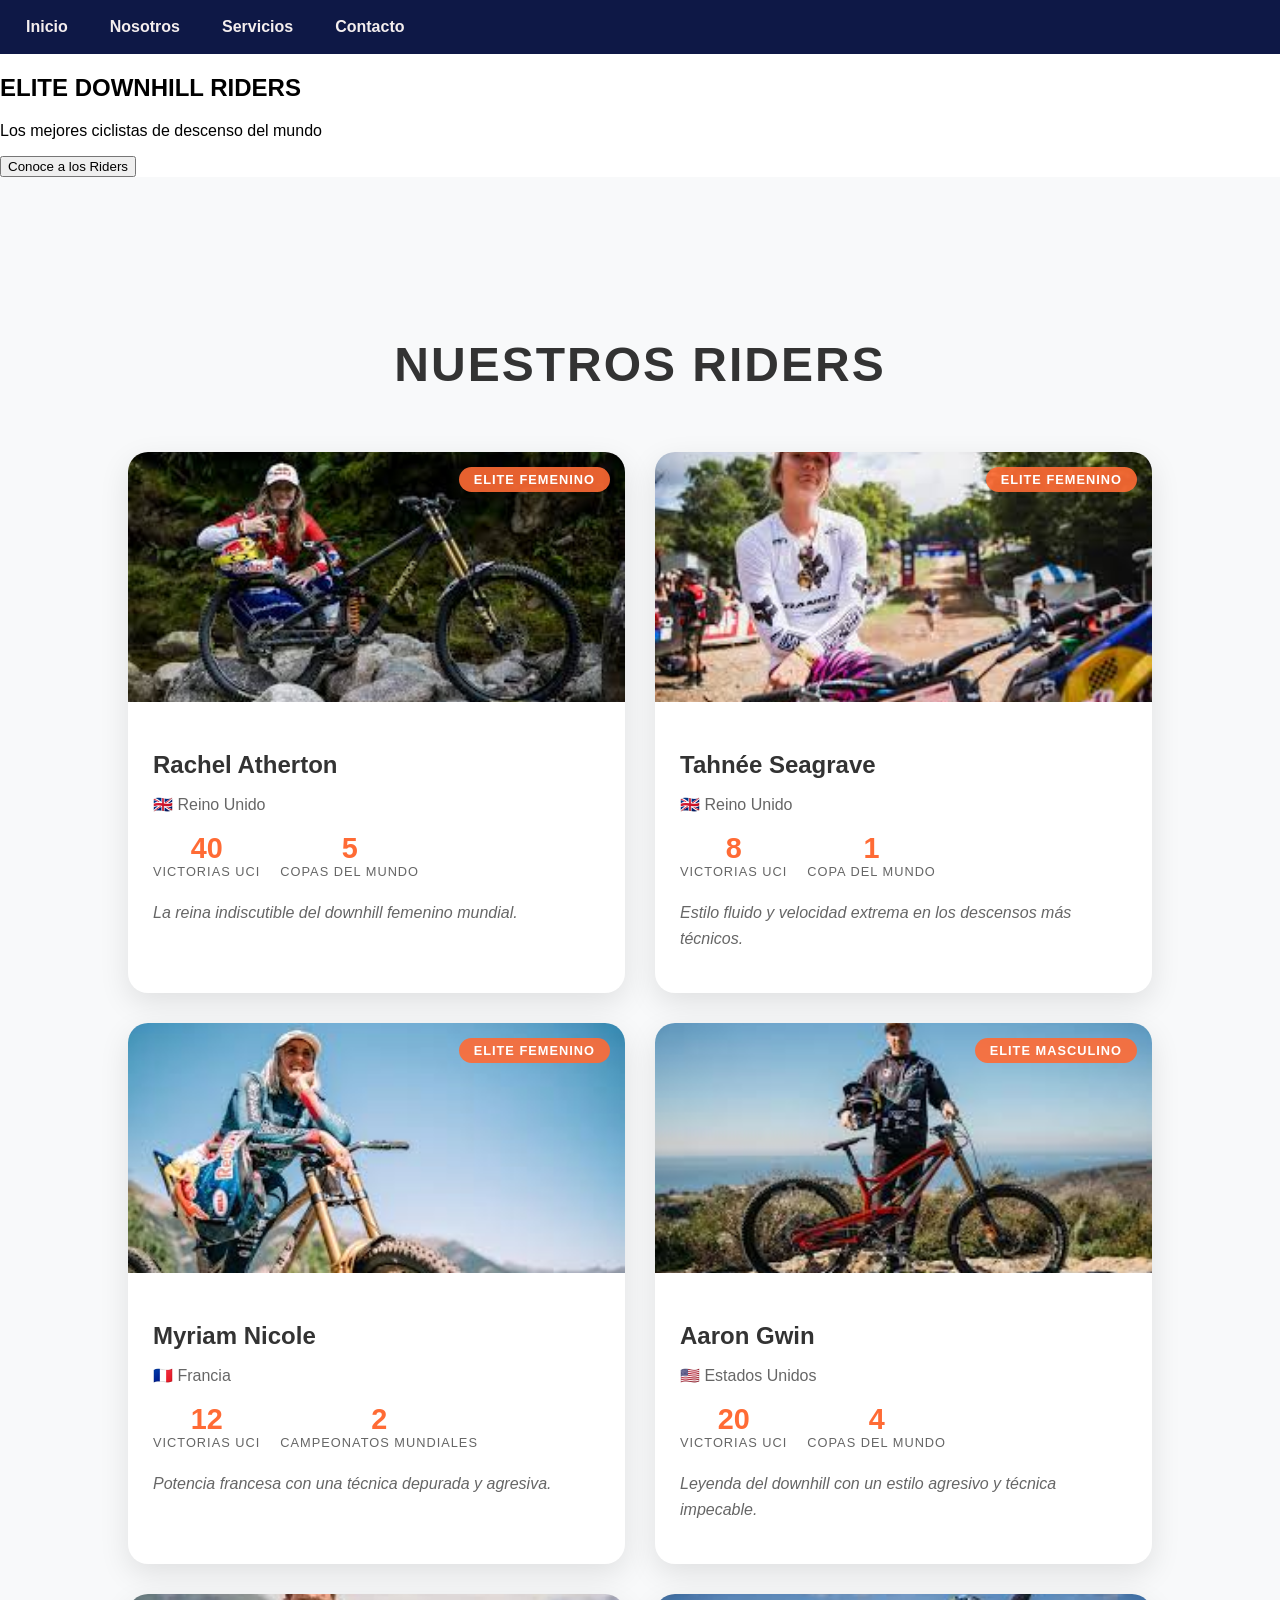
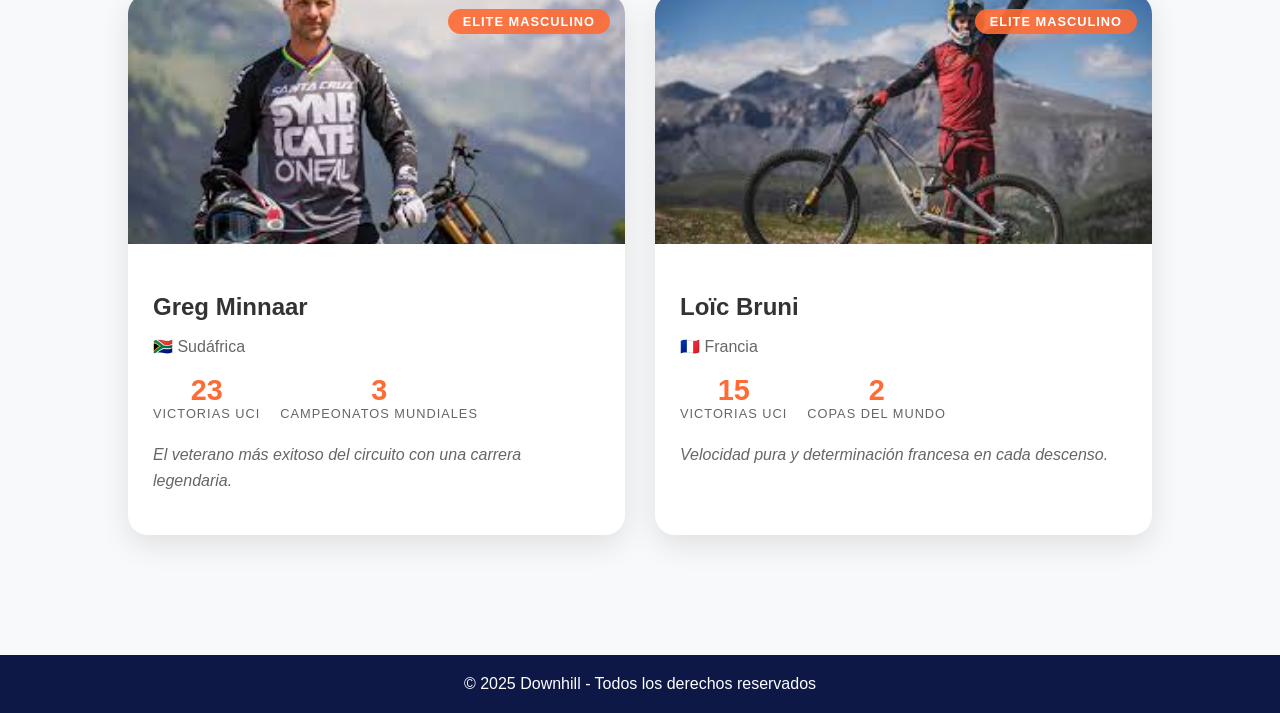
==== commit 9a57f0cd: "background image in hero section" ====
--- a/index.html
+++ b/index.html
@@ -18,6 +18,16 @@
         </ul>
       </nav>    
     </header>
+
+        <!-- Hero Section -->
+    <section id="home" class="hero">
+        <div class="hero-content">
+            <h1 class="hero-title">ELITE DOWNHILL RIDERS</h1>
+            <p class="hero-subtitle">Los mejores ciclistas de descenso del mundo</p>
+            <button class="hero-btn" onclick="document.getElementById('riders').scrollIntoView()">Conoce a los Riders</button>
+        </div>
+        <div class="hero-overlay"></div>
+    </section>
 
     <section id="riders" class="riders-section">
         <div class="container">
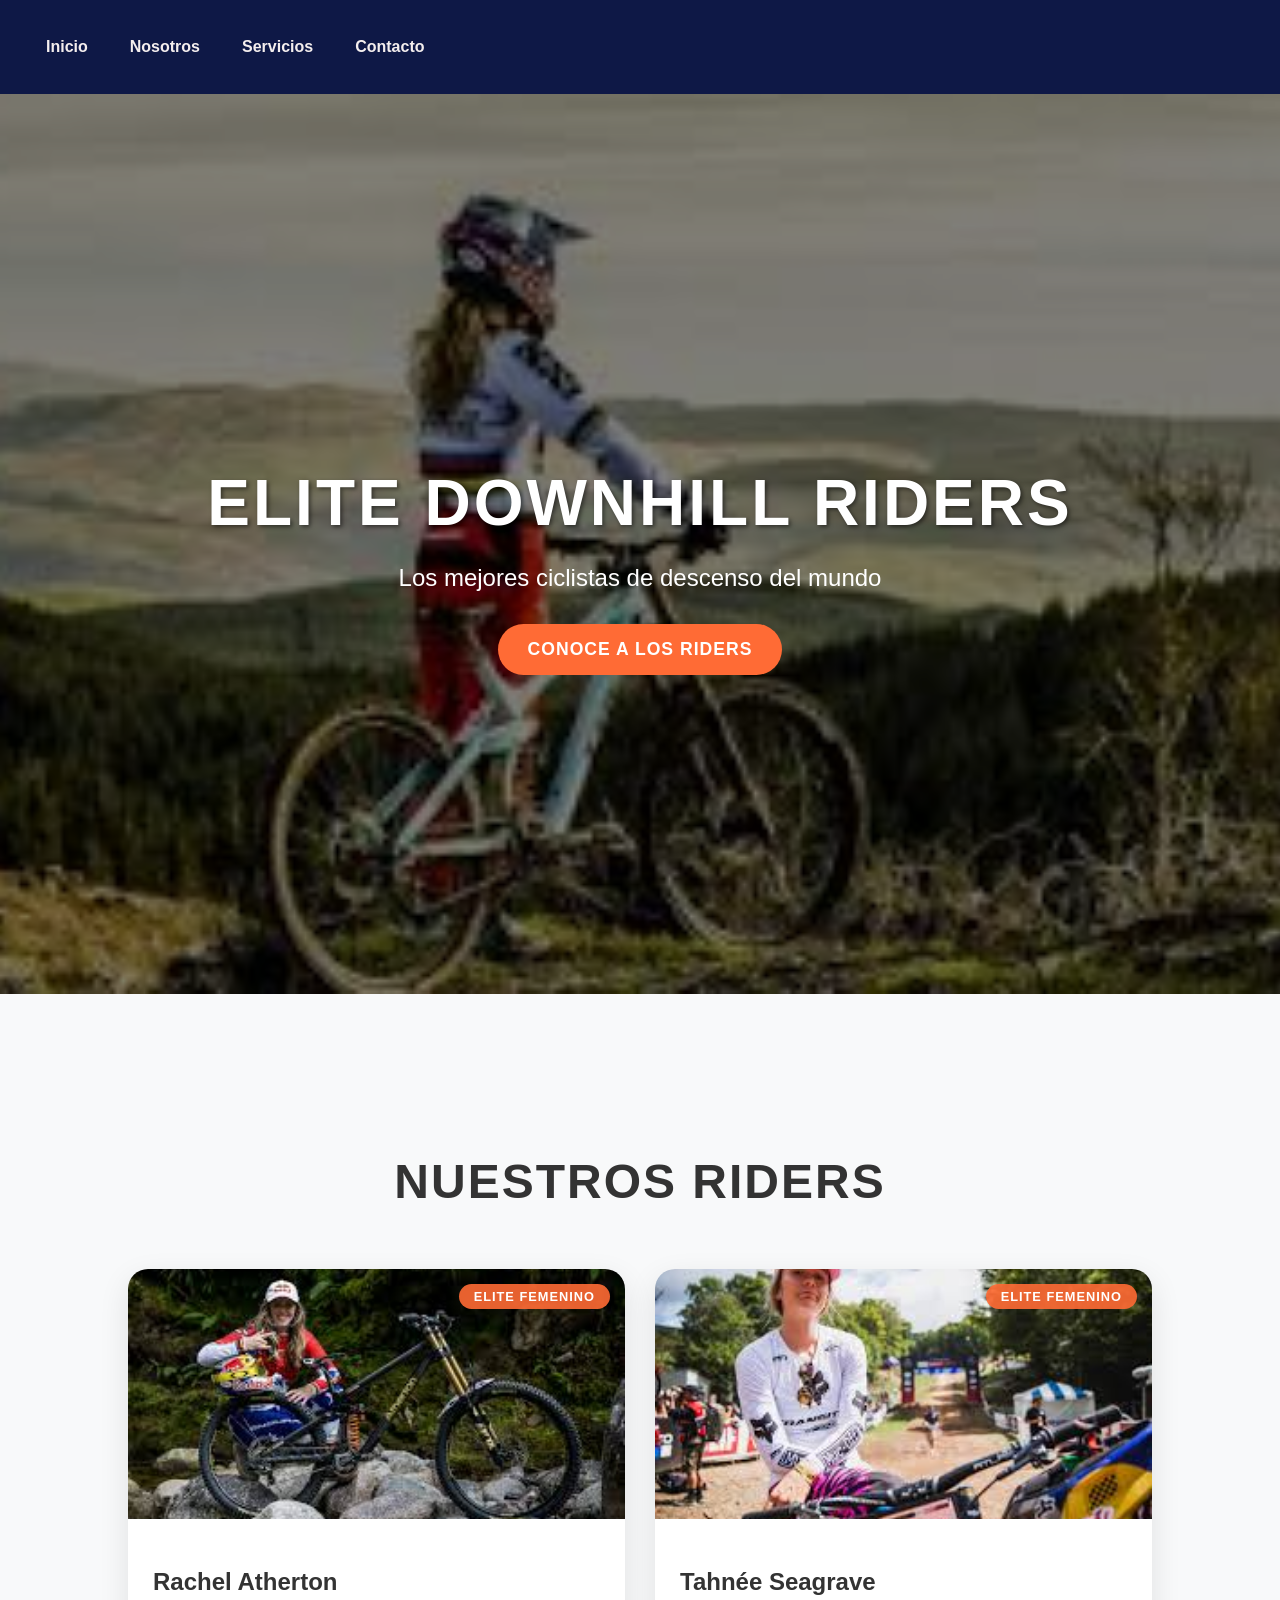
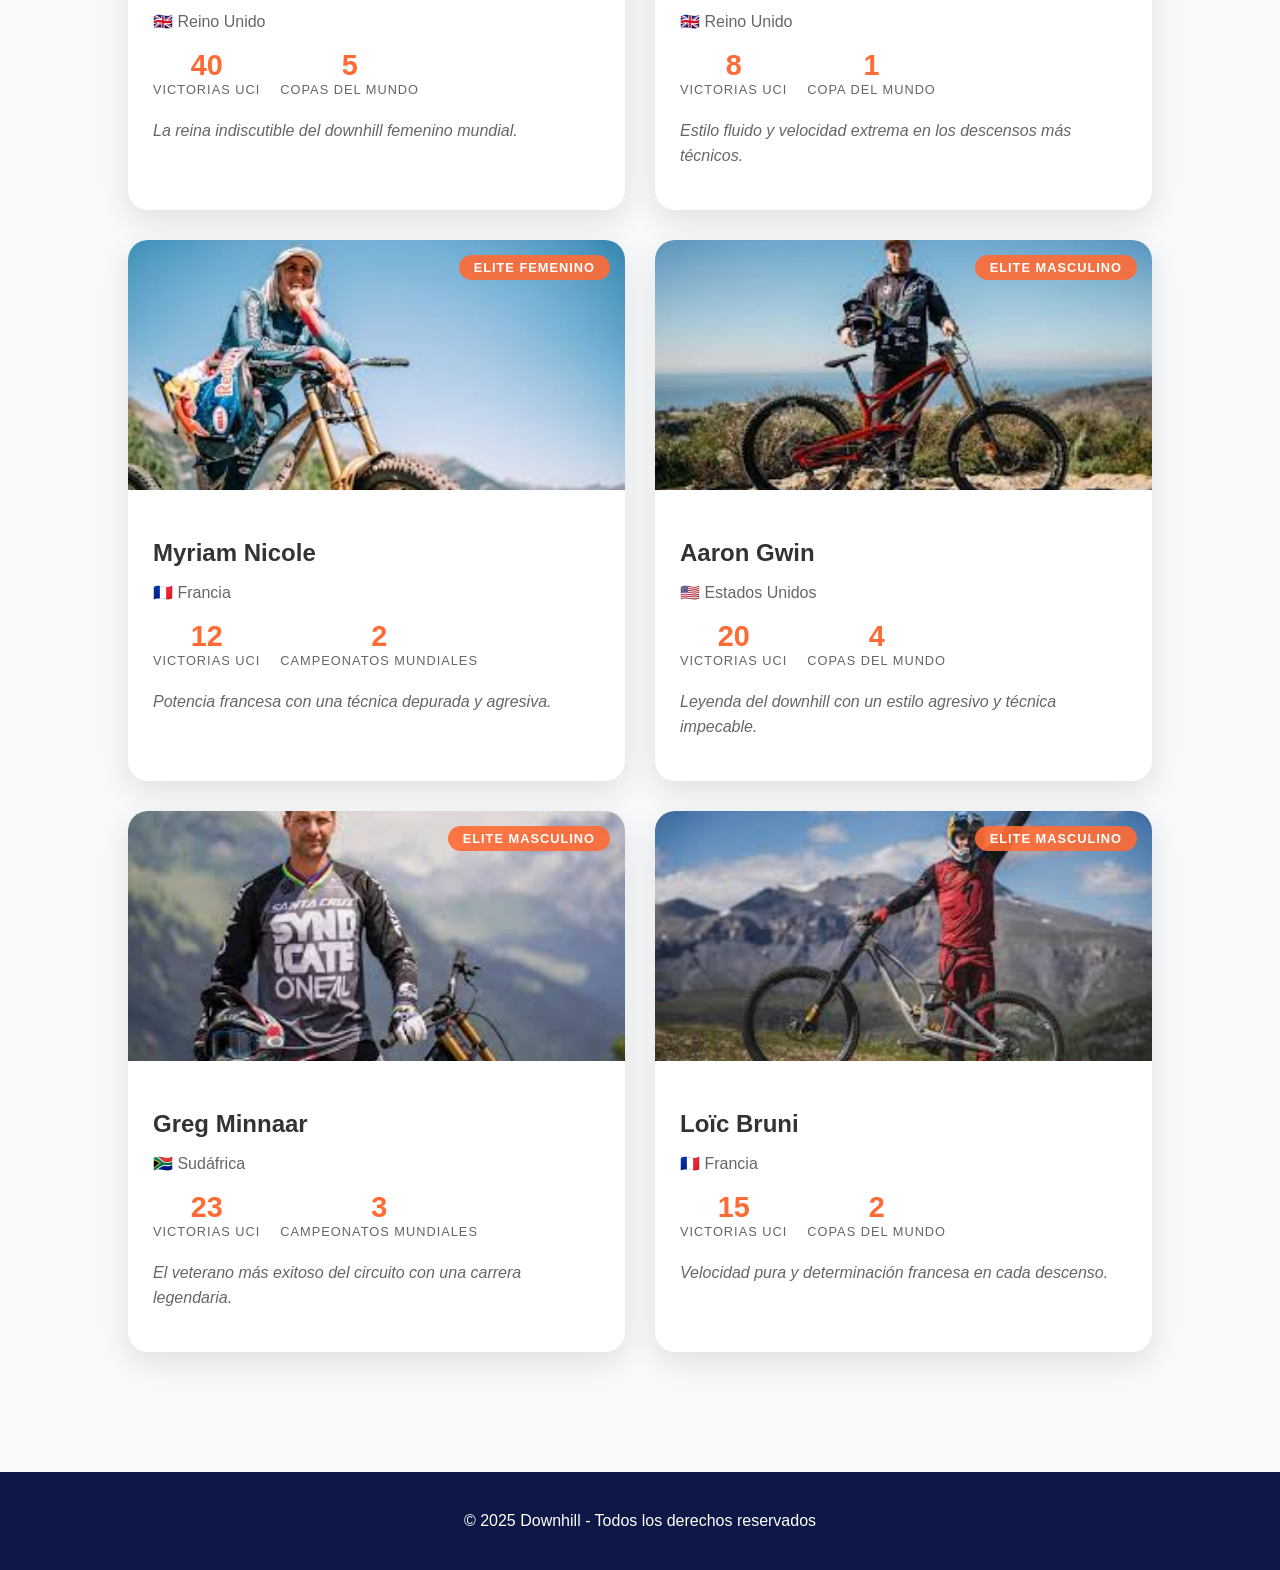
==== commit 57a91102: "favicon" ====
--- a/index.html
+++ b/index.html
@@ -3,6 +3,7 @@
 <head>
     <meta charset="UTF-8">
     <meta name="viewport" content="width=device-width, initial-scale=1.0">
+    <link rel="icon" href="img/dh.jpeg" type="image/png">
     <title>Downhill Riders - Elite Mountain Bikers</title>
     <link href="https://fonts.googleapis.com/css2?family=Roboto:wght@300;400;700;900&display=swap" rel="stylesheet">
     <link rel="stylesheet" href="css/style.css">
--- a/css/style.css
+++ b/css/style.css
@@ -5,34 +5,33 @@
 }
 
 nav {
-  background-color: #0e1846;
-  padding: 10px;
+    background-color: #0e1846;
+    padding: 30px;
 }
 
 nav ul {
-  list-style: none;
-  margin: 0;
-  padding: 0;
-  display: flex;
-  gap: 10px;
+    list-style: none;
+    margin: 0;
+    padding: 0;
+    display: flex;
+    gap: 10px;
 }
 
 nav li {
-  display: inline;
+    display: inline;
 }
 
 nav a {
-  color: rgb(244, 238, 238);
-  text-decoration: none;
-  font-weight: bold;
-  padding: 8px 16px;
-  display: block;
-  transition: background 0.3s;
+    color: rgb(244, 238, 238);
+    text-decoration: none;
+    font-weight: bold;
+    padding: 8px 16px;
+    display: block;
 }
 
 nav a:hover {
-  background-color: #73d4d0;
-  border-radius: 5px;
+    background-color: #73d4d0;
+    border-radius: 5px;
 }
 
 
@@ -42,15 +41,69 @@
     padding: 20px 0;
 }
 
-.header {
-  position: fixed;
-  top: 0;
-  width: 100%;
-  background: rgba(0, 0, 0, 0.9);
-  backdrop-filter: blur(10px);
-  z-index: 1000;
-  padding: 1rem 0;
-}
+.hero {
+    height: 100vh;
+    background: linear-gradient(135deg, #667eea 0%, #764ba2 100%);
+    background-image: url('/img/rachel-a.jpeg');
+    background-size: cover;
+    background-position: center;
+    display: flex;
+    align-items: center;
+    justify-content: center;
+    position: relative;
+    text-align: center;
+}
+
+
+.hero-overlay {
+    position: absolute;
+    top: 0;
+    left: 0;
+    right: 0;
+    bottom: 0;
+    background: rgba(0, 0, 0, 0.5);
+}
+
+.hero-content {
+    position: relative;
+    z-index: 2;
+    color: white;
+}
+
+.hero-title {
+    font-size: 4rem;
+    font-weight: 900;
+    margin-bottom: 1rem;
+    letter-spacing: 3px;
+    text-shadow: 2px 2px 4px rgba(0, 0, 0, 0.5);
+}
+
+.hero-subtitle {
+    font-size: 1.5rem;
+    margin-bottom: 2rem;
+    font-weight: 300;
+}
+
+.hero-btn {
+    background: #ff6b35;
+    color: white;
+    border: none;
+    padding: 15px 30px;
+    font-size: 1.1rem;
+    font-weight: 700;
+    border-radius: 50px;
+    cursor: pointer;
+    transition: all 0.3s ease;
+    text-transform: uppercase;
+    letter-spacing: 1px;
+}
+
+.hero-btn:hover {
+    background: #e55a2b;
+    transform: translateY(-2px);
+    box-shadow: 0 10px 20px rgba(255, 107, 53, 0.3);
+}
+
 
 .riders-section {
     padding: 100px 0;
@@ -173,5 +226,5 @@
     background-color: #0e1846;
     color: #fff;
     text-align: center;
-    padding: 20px 0;
-}
+    padding: 40px 0;
+}
